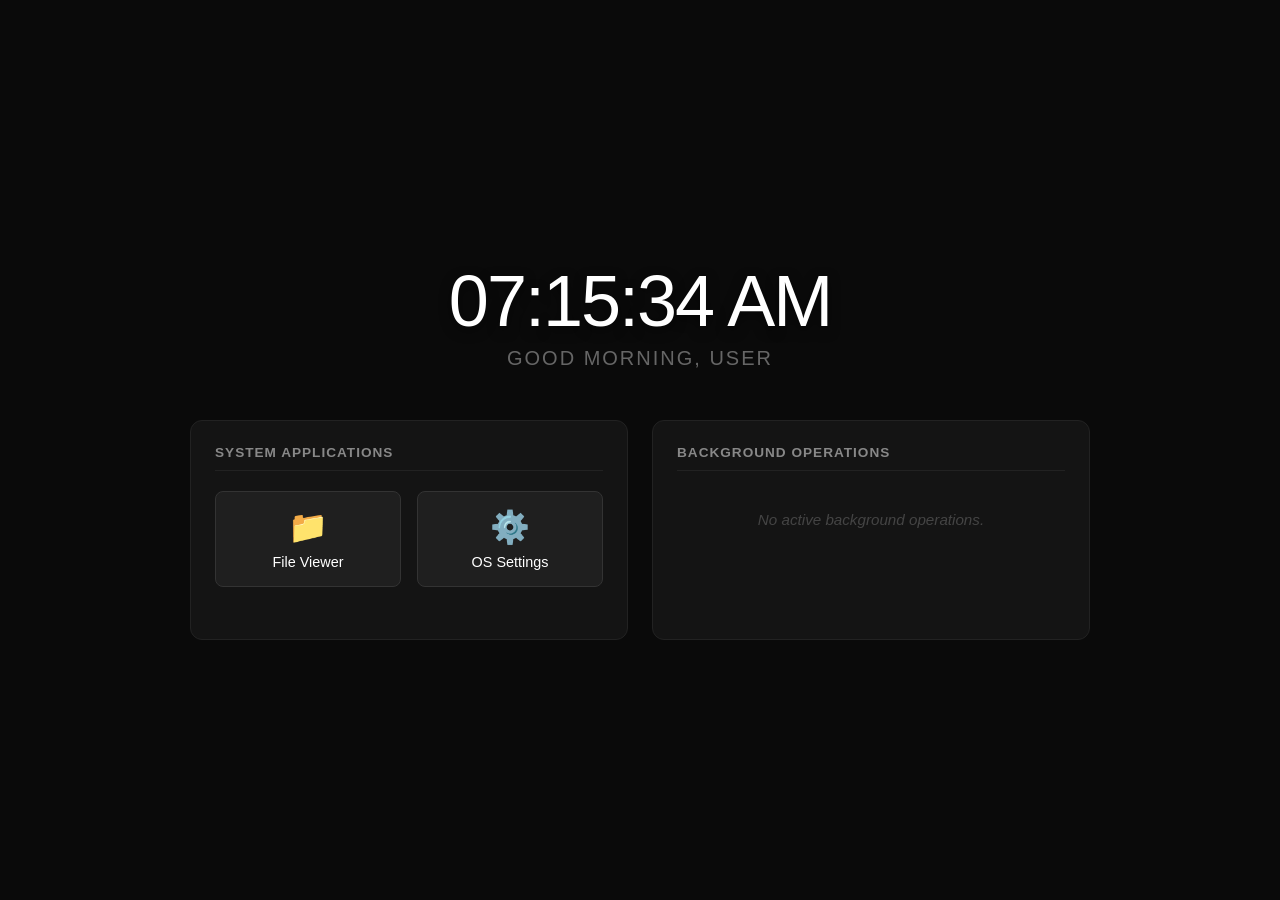
==== web-apps/homepage/index.html @ 17d9805d "Initial test commit" ====
<!DOCTYPE html>
<html lang="en">
<head>
    <meta charset="UTF-8">
    <meta name="viewport" content="width=device-width, initial-scale=1.0">
    <title>WebOS Appliance Homepage</title>
    <link rel="stylesheet" href="style.css">
    <script src="qrc:///qtwebchannel/qwebchannel.js"></script>
</head>
<body>

    <div class="homepage-container">
        <header class="hero-header">
            <h1 id="live-clock">00:00:00</h1>
            <h2 id="user-greeting">Welcome back</h2>
        </header>

        <main class="dashboard-grid">
            
            <section class="card app-launcher-section">
                <h3>System Applications</h3>
                <div class="launcher-grid">
                    <button class="app-card" onclick="launchApp('files')">
                        <span class="icon">📁</span>
                        <span class="label">File Viewer</span>
                    </button>
                    <button class="app-card" onclick="launchApp('settings')">
                        <span class="icon">⚙️</span>
                        <span class="label">OS Settings</span>
                    </button>
                </div>
            </section>

            <section class="card task-monitor-section">
                <h3>Background Operations</h3>
                <div id="no-tasks-msg" class="empty-state">No active background operations.</div>
                
                <div id="active-task-container" class="task-box hidden">
                    <div class="task-details">
                        <span id="task-title">File Copy Operation</span>
                        <span id="task-id">ID: ----</span>
                    </div>
                    <div class="progress-track">
                        <div id="task-progress-fill" class="progress-fill" style="width: 0%"></div>
                    </div>
                    <div class="task-status-row">
                        <span id="task-percentage">0% Completed</span>
                    </div>
                </div>
            </section>

        </main>
    </div>

    <script src="script.js"></script>
</body>
</html>
---- web-apps/homepage/style.css ----
* {
    box-sizing: border-box;
    margin: 0;
    padding: 0;
}

body {
    background-color: #0a0a0a;
    color: #ffffff;
    font-family: -apple-system, BlinkMacSystemFont, "Segoe UI", Roboto, Helvetica, Arial, sans-serif;
    overflow: hidden;
    height: 100vh;
}

.homepage-container {
    display: flex;
    flex-direction: column;
    align-items: center;
    justify-content: center;
    height: 100%;
    padding: 20px;
    max-width: 1200px;
    margin: 0 auto;
}

/* Hero Typography Panel */
.hero-header {
    text-align: center;
    margin-bottom: 50px;
}

#live-clock {
    font-size: 4.5rem;
    font-weight: 200;
    letter-spacing: -2px;
    color: #ffffff;
    text-shadow: 0 4px 12px rgba(0, 0, 0, 0.5);
}

#user-greeting {
    font-size: 1.25rem;
    font-weight: 400;
    color: #666666;
    margin-top: 5px;
    text-transform: uppercase;
    letter-spacing: 2px;
}

/* Layout Grid Mechanics */
.dashboard-grid {
    display: grid;
    grid-template-columns: 1fr 1fr;
    gap: 24px;
    width: 100%;
    max-width: 900px;
}

.card {
    background-color: #141414;
    border: 1px solid #222222;
    border-radius: 12px;
    padding: 24px;
    min-height: 220px;
}

.card h3 {
    font-size: 0.85rem;
    color: #888888;
    text-transform: uppercase;
    letter-spacing: 1px;
    margin-bottom: 20px;
    border-bottom: 1px solid #222222;
    padding-bottom: 10px;
}

/* App Button Component Framework */
.launcher-grid {
    display: grid;
    grid-template-columns: 1fr 1fr;
    gap: 16px;
}

.app-card {
    background-color: #1f1f1f;
    border: 1px solid #333333;
    border-radius: 8px;
    padding: 16px;
    display: flex;
    flex-direction: column;
    align-items: center;
    justify-content: center;
    cursor: pointer;
    transition: all 0.2s ease-in-out;
}

.app-card:hover {
    background-color: #262626;
    border-color: #007acc;
    transform: translateY(-2px);
}

.app-card .icon {
    font-size: 2rem;
    margin-bottom: 8px;
}

.app-card .label {
    font-size: 0.9rem;
    color: #ffffff;
    font-weight: 500;
}

/* Active Asynchronous Telemetry Monitors */
.empty-state {
    color: #444444;
    font-style: italic;
    text-align: center;
    margin-top: 40px;
    font-size: 0.95rem;
}

.task-box {
    background-color: #1f1f1f;
    border: 1px solid #2d2d2d;
    border-radius: 8px;
    padding: 16px;
    margin-top: 10px;
}

.task-details {
    display: flex;
    justify-content: space-between;
    font-size: 0.9rem;
    margin-bottom: 12px;
}

#task-title { font-weight: bold; color: #ffffff; }
#task-id { color: #888888; font-family: monospace; }

.progress-track {
    background-color: #111111;
    height: 8px;
    border-radius: 4px;
    width: 100%;
    overflow: hidden;
    margin-bottom: 10px;
}

.progress-fill {
    background-color: #007acc;
    height: 100%;
    width: 0%;
    border-radius: 4px;
    transition: width 0.3s ease-out; /* Smooth progress bar transitions */
}

.task-status-row {
    font-size: 0.8rem;
    color: #ffeb3b;
    font-weight: bold;
}

.hidden { display: none !important; }
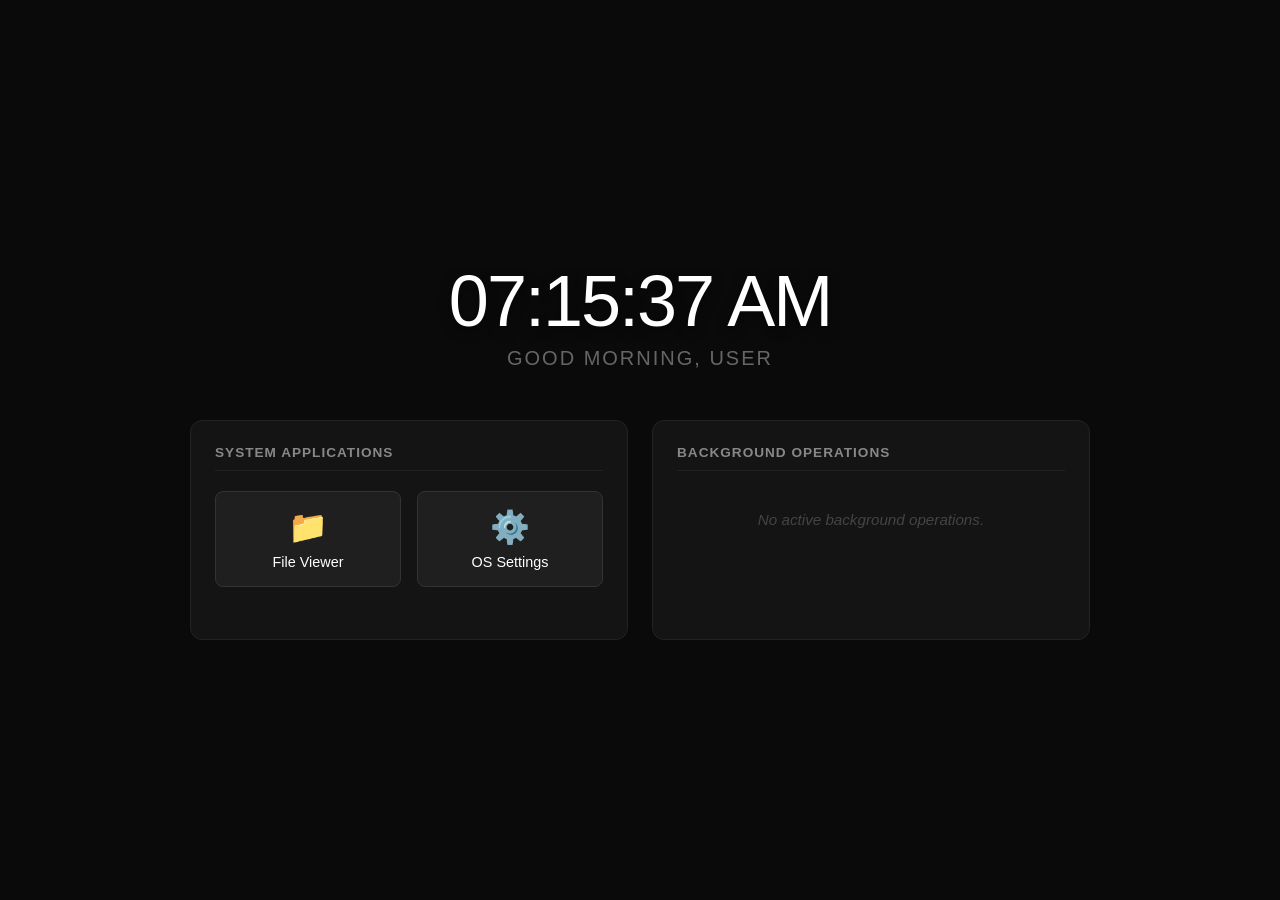
==== commit b6e07915: "Rename project to Anodyne OS and add GitHub Pages index.html" ====
--- a/web-apps/homepage/index.html
+++ b/web-apps/homepage/index.html
@@ -3,7 +3,7 @@
 <head>
     <meta charset="UTF-8">
     <meta name="viewport" content="width=device-width, initial-scale=1.0">
-    <title>WebOS Appliance Homepage</title>
+    <title>Anodyne OS Homepage</title>
     <link rel="stylesheet" href="style.css">
     <script src="qrc:///qtwebchannel/qwebchannel.js"></script>
 </head>
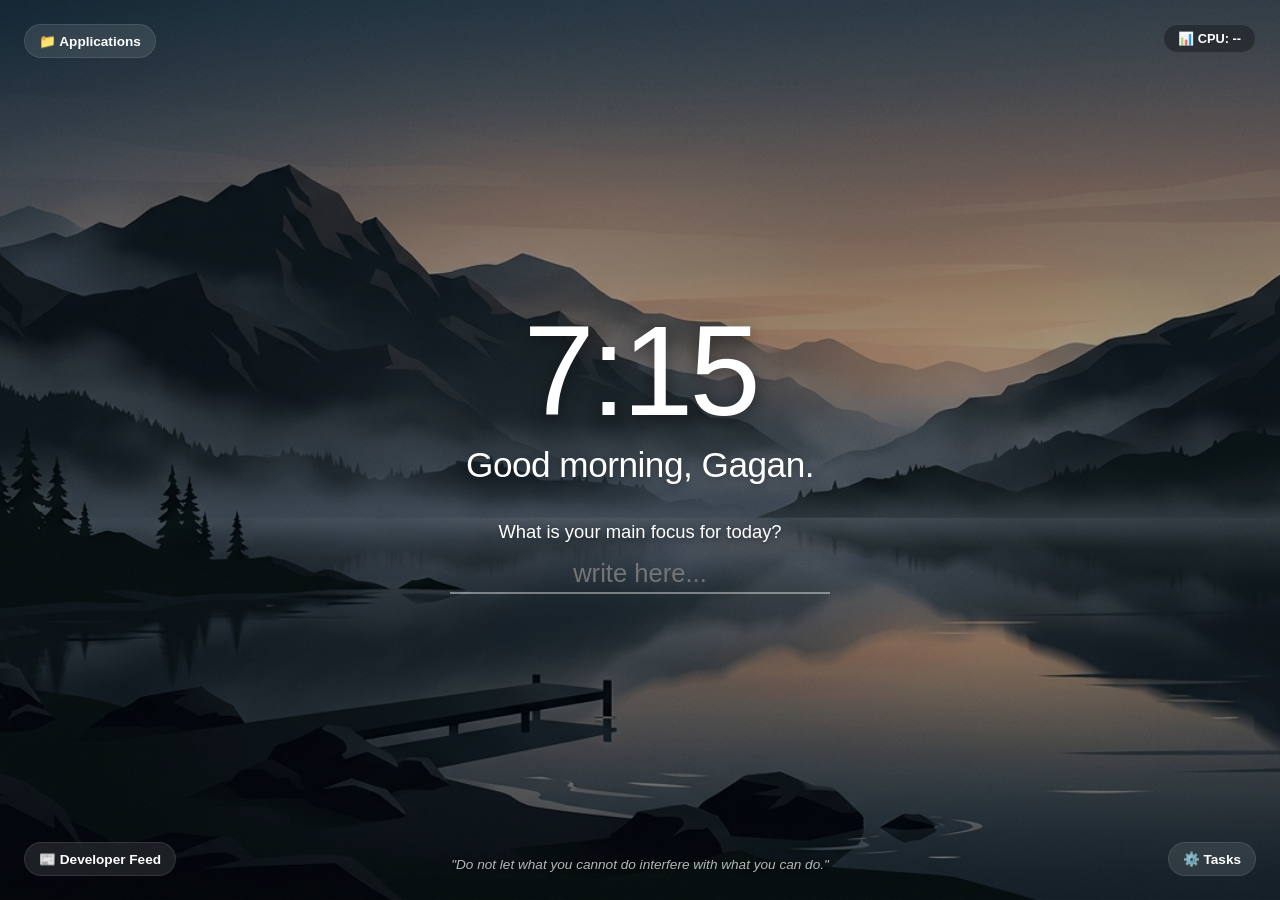
==== commit eec7a629: "feat: complete OS core synthesis with macOS bar, Gnome views, Momentum screen, and factory setup scr" ====
--- a/web-apps/homepage/index.html
+++ b/web-apps/homepage/index.html
@@ -3,41 +3,86 @@
 <head>
     <meta charset="UTF-8">
     <meta name="viewport" content="width=device-width, initial-scale=1.0">
-    <title>Anodyne OS Homepage</title>
+    <title>Dashboard</title>
     <link rel="stylesheet" href="style.css">
     <script src="qrc:///qtwebchannel/qwebchannel.js"></script>
 </head>
 <body>
+    <!-- Transparent overlay to ensure maximum contrast -->
+    <div class="momentum-overlay"></div>
 
     <div class="homepage-container">
-        <header class="hero-header">
-            <h1 id="live-clock">00:00:00</h1>
-            <h2 id="user-greeting">Welcome back</h2>
-        </header>
-
-        <main class="dashboard-grid">
-            
-            <section class="card app-launcher-section">
-                <h3>System Applications</h3>
+        <!-- Top Left: Minimal Launcher Widget -->
+        <div class="corner top-left">
+            <button class="widget-btn" onclick="toggleWidget('launcher-panel')">📁 Applications</button>
+            <div id="launcher-panel" class="translucent-panel hidden">
+                <div class="panel-header">System Apps</div>
                 <div class="launcher-grid">
                     <button class="app-card" onclick="launchApp('files')">
                         <span class="icon">📁</span>
-                        <span class="label">File Viewer</span>
+                        <span class="label">Files</span>
                     </button>
                     <button class="app-card" onclick="launchApp('settings')">
                         <span class="icon">⚙️</span>
-                        <span class="label">OS Settings</span>
+                        <span class="label">Settings</span>
                     </button>
                 </div>
-            </section>
+            </div>
+        </div>
 
-            <section class="card task-monitor-section">
-                <h3>Background Operations</h3>
+        <!-- Top Right: Minimal System Stat Widget -->
+        <div class="corner top-right">
+            <div class="system-stat-widget">
+                <span class="stat-icon">📊</span> <span id="cpu-stat">CPU: --</span>
+            </div>
+        </div>
+
+        <!-- Center: Clock, Greeting & Main Focus -->
+        <div class="center-content">
+            <h1 id="live-clock">00:00</h1>
+            <h2 id="user-greeting">Good day, Gagan.</h2>
+            
+            <div class="focus-container">
+                <p id="focus-prompt" class="focus-label">What is your main focus for today?</p>
+                <input type="text" id="focus-input" class="focus-input" placeholder="write here...">
+                
+                <div id="focus-display" class="focus-display hidden">
+                    <label class="checkbox-container">
+                        <input type="checkbox" id="focus-checkbox" onchange="toggleFocusComplete(this.checked)">
+                        <span class="checkmark"></span>
+                        <span id="focus-text" class="focus-text"></span>
+                    </label>
+                    <button class="delete-focus-btn" onclick="clearFocus()">×</button>
+                </div>
+            </div>
+        </div>
+
+        <!-- Bottom Left: RSS News Feed Widget -->
+        <div class="corner bottom-left">
+            <button class="widget-btn" onclick="toggleWidget('rss-panel')">📰 Developer Feed</button>
+            <div id="rss-panel" class="translucent-panel hidden">
+                <div class="panel-header">Anodyne OS News</div>
+                <div id="rss-items-list" class="rss-list">
+                    <!-- Populated dynamically via JS -->
+                </div>
+            </div>
+        </div>
+
+        <!-- Bottom Center: Beautiful Rotating Quote -->
+        <div class="bottom-center-quote">
+            <p id="quote-text">"Focus on being productive instead of busy."</p>
+        </div>
+
+        <!-- Bottom Right: Background Operations Monitor -->
+        <div class="corner bottom-right">
+            <button class="widget-btn" id="btn-tasks-widget" onclick="toggleWidget('task-panel')">⚙️ Tasks</button>
+            <div id="task-panel" class="translucent-panel hidden">
+                <div class="panel-header">Background Jobs</div>
                 <div id="no-tasks-msg" class="empty-state">No active background operations.</div>
                 
                 <div id="active-task-container" class="task-box hidden">
                     <div class="task-details">
-                        <span id="task-title">File Copy Operation</span>
+                        <span id="task-title">File Copy</span>
                         <span id="task-id">ID: ----</span>
                     </div>
                     <div class="progress-track">
@@ -47,9 +92,8 @@
                         <span id="task-percentage">0% Completed</span>
                     </div>
                 </div>
-            </section>
-
-        </main>
+            </div>
+        </div>
     </div>
 
     <script src="script.js"></script>
--- a/web-apps/homepage/style.css
+++ b/web-apps/homepage/style.css
@@ -5,159 +5,406 @@
 }
 
 body {
-    background-color: #0a0a0a;
+    background-image: url('momentum_bg.jpg');
+    background-size: cover;
+    background-position: center;
+    background-repeat: no-repeat;
     color: #ffffff;
     font-family: -apple-system, BlinkMacSystemFont, "Segoe UI", Roboto, Helvetica, Arial, sans-serif;
     overflow: hidden;
     height: 100vh;
+    width: 100vw;
+    position: relative;
+}
+
+/* Semi-transparent overlay to ensure contrast */
+.momentum-overlay {
+    position: absolute;
+    top: 0;
+    left: 0;
+    width: 100%;
+    height: 100%;
+    background: rgba(0, 0, 0, 0.35);
+    z-index: 1;
 }
 
 .homepage-container {
+    position: relative;
+    display: flex;
+    flex-direction: column;
+    height: 100%;
+    width: 100%;
+    z-index: 2;
+    padding: 24px;
+}
+
+/* Corner widgets layout */
+.corner {
+    position: absolute;
+    z-index: 10;
+}
+
+.top-left {
+    top: 24px;
+    left: 24px;
+}
+
+.top-right {
+    top: 24px;
+    right: 24px;
+}
+
+.bottom-left {
+    bottom: 24px;
+    left: 24px;
+}
+
+.bottom-right {
+    bottom: 24px;
+    right: 24px;
+}
+
+/* Glassmorphic Panel Styles */
+.translucent-panel {
+    background: rgba(22, 22, 22, 0.8);
+    backdrop-filter: blur(20px);
+    -webkit-backdrop-filter: blur(20px);
+    border: 1px solid rgba(255, 255, 255, 0.1);
+    border-radius: 12px;
+    padding: 16px;
+    box-shadow: 0 8px 32px rgba(0, 0, 0, 0.5);
+    margin-top: 8px;
+    min-width: 240px;
+}
+
+.bottom-left .translucent-panel,
+.bottom-right .translucent-panel {
+    margin-top: 0;
+    margin-bottom: 8px;
+    position: absolute;
+    bottom: 40px;
+}
+
+.bottom-left .translucent-panel { left: 0; }
+.bottom-right .translucent-panel { right: 0; }
+
+.panel-header {
+    font-size: 0.75rem;
+    font-weight: 700;
+    color: rgba(255, 255, 255, 0.5);
+    text-transform: uppercase;
+    letter-spacing: 0.8px;
+    border-bottom: 1px solid rgba(255, 255, 255, 0.1);
+    padding-bottom: 8px;
+    margin-bottom: 12px;
+}
+
+/* Widgets toggle buttons */
+.widget-btn {
+    background: rgba(255, 255, 255, 0.1);
+    border: 1px solid rgba(255, 255, 255, 0.1);
+    backdrop-filter: blur(10px);
+    -webkit-backdrop-filter: blur(10px);
+    color: #ffffff;
+    font-size: 0.85rem;
+    font-weight: 600;
+    padding: 8px 14px;
+    border-radius: 20px;
+    cursor: pointer;
+    transition: background-color 0.2s, border-color 0.2s;
+}
+
+.widget-btn:hover {
+    background: rgba(255, 255, 255, 0.2);
+    border-color: rgba(255, 255, 255, 0.3);
+}
+
+/* Central Content Panel */
+.center-content {
     display: flex;
     flex-direction: column;
     align-items: center;
     justify-content: center;
-    height: 100%;
-    padding: 20px;
-    max-width: 1200px;
-    margin: 0 auto;
-}
-
-/* Hero Typography Panel */
-.hero-header {
+    margin: auto;
     text-align: center;
-    margin-bottom: 50px;
+    z-index: 5;
 }
 
 #live-clock {
-    font-size: 4.5rem;
+    font-size: 8rem;
     font-weight: 200;
-    letter-spacing: -2px;
-    color: #ffffff;
-    text-shadow: 0 4px 12px rgba(0, 0, 0, 0.5);
+    letter-spacing: -4px;
+    line-height: 1;
+    color: #ffffff;
+    text-shadow: 0 4px 16px rgba(0, 0, 0, 0.4);
+    user-select: none;
 }
 
 #user-greeting {
+    font-size: 2.2rem;
+    font-weight: 500;
+    margin-top: 10px;
+    text-shadow: 0 2px 8px rgba(0, 0, 0, 0.4);
+    letter-spacing: -0.5px;
+}
+
+/* Interactive Main Focus */
+.focus-container {
+    margin-top: 36px;
+    display: flex;
+    flex-direction: column;
+    align-items: center;
+    gap: 12px;
+}
+
+.focus-label {
+    font-size: 1.15rem;
+    font-weight: 500;
+    color: #ffffff;
+    text-shadow: 0 2px 4px rgba(0, 0, 0, 0.3);
+}
+
+.focus-input {
+    background: transparent;
+    border: none;
+    border-bottom: 2px solid rgba(255, 255, 255, 0.4);
+    font-size: 1.6rem;
+    color: #ffffff;
+    text-align: center;
+    padding: 4px 8px;
+    width: 380px;
+    outline: none;
+    transition: border-bottom-color 0.2s;
+}
+
+.focus-input:focus {
+    border-bottom-color: #ffffff;
+}
+
+.focus-display {
+    display: flex;
+    align-items: center;
+    gap: 12px;
+    background: rgba(0, 0, 0, 0.3);
+    padding: 8px 16px;
+    border-radius: 8px;
+    border: 1px solid rgba(255, 255, 255, 0.1);
+}
+
+.focus-text {
     font-size: 1.25rem;
-    font-weight: 400;
-    color: #666666;
-    margin-top: 5px;
-    text-transform: uppercase;
-    letter-spacing: 2px;
-}
-
-/* Layout Grid Mechanics */
-.dashboard-grid {
-    display: grid;
-    grid-template-columns: 1fr 1fr;
-    gap: 24px;
-    width: 100%;
-    max-width: 900px;
-}
-
-.card {
-    background-color: #141414;
-    border: 1px solid #222222;
-    border-radius: 12px;
-    padding: 24px;
-    min-height: 220px;
-}
-
-.card h3 {
+    font-weight: 500;
+    color: #ffffff;
+}
+
+.checkbox-container {
+    display: flex;
+    align-items: center;
+    cursor: pointer;
+    user-select: none;
+    gap: 8px;
+}
+
+.checkbox-container input {
+    display: none;
+}
+
+.checkmark {
+    width: 20px;
+    height: 20px;
+    border: 2px solid #ffffff;
+    border-radius: 4px;
+    display: inline-block;
+    position: relative;
+}
+
+.checkbox-container input:checked ~ .checkmark {
+    background-color: #3584e4;
+    border-color: #3584e4;
+}
+
+.checkbox-container input:checked ~ .checkmark:after {
+    content: "✓";
+    position: absolute;
+    color: #ffffff;
+    font-size: 14px;
+    font-weight: bold;
+    top: -1px;
+    left: 3px;
+}
+
+.checkbox-container input:checked ~ .focus-text {
+    text-decoration: line-through;
+    opacity: 0.6;
+}
+
+.delete-focus-btn {
+    background: transparent;
+    border: none;
+    color: rgba(255, 255, 255, 0.5);
+    font-size: 1.4rem;
+    cursor: pointer;
+    transition: color 0.15s;
+    line-height: 1;
+}
+
+.delete-focus-btn:hover {
+    color: #ffffff;
+}
+
+/* Quotes */
+.bottom-center-quote {
+    position: absolute;
+    bottom: 28px;
+    left: 50%;
+    transform: translateX(-50%);
+    text-align: center;
+    width: 80%;
+    max-width: 600px;
+    z-index: 5;
+}
+
+#quote-text {
     font-size: 0.85rem;
-    color: #888888;
-    text-transform: uppercase;
-    letter-spacing: 1px;
-    margin-bottom: 20px;
-    border-bottom: 1px solid #222222;
-    padding-bottom: 10px;
-}
-
-/* App Button Component Framework */
+    font-style: italic;
+    color: rgba(255, 255, 255, 0.7);
+    text-shadow: 0 1px 4px rgba(0, 0, 0, 0.4);
+}
+
+/* System Stat Widget */
+.system-stat-widget {
+    background: rgba(0, 0, 0, 0.3);
+    border: 1px solid rgba(255, 255, 255, 0.1);
+    backdrop-filter: blur(10px);
+    padding: 6px 14px;
+    border-radius: 20px;
+    font-size: 0.8rem;
+    font-weight: 600;
+}
+
+/* Launcher Grid inside Panel */
 .launcher-grid {
     display: grid;
     grid-template-columns: 1fr 1fr;
-    gap: 16px;
+    gap: 10px;
 }
 
 .app-card {
-    background-color: #1f1f1f;
-    border: 1px solid #333333;
+    background: rgba(255, 255, 255, 0.1);
+    border: 1px solid rgba(255, 255, 255, 0.1);
     border-radius: 8px;
-    padding: 16px;
+    padding: 12px;
     display: flex;
     flex-direction: column;
     align-items: center;
     justify-content: center;
     cursor: pointer;
-    transition: all 0.2s ease-in-out;
+    transition: background-color 0.2s, border-color 0.2s;
+    min-width: 90px;
 }
 
 .app-card:hover {
-    background-color: #262626;
-    border-color: #007acc;
-    transform: translateY(-2px);
+    background: rgba(255, 255, 255, 0.2);
+    border-color: #3584e4;
 }
 
 .app-card .icon {
-    font-size: 2rem;
+    font-size: 1.5rem;
+    margin-bottom: 4px;
+}
+
+.app-card .label {
+    font-size: 0.75rem;
+    color: #ffffff;
+    font-weight: 600;
+}
+
+/* Background Jobs Box in Panel */
+.empty-state {
+    color: rgba(255, 255, 255, 0.4);
+    font-style: italic;
+    font-size: 0.8rem;
+    text-align: center;
+    padding: 12px 0;
+}
+
+.task-box {
+    background: rgba(255, 255, 255, 0.05);
+    border: 1px solid rgba(255, 255, 255, 0.1);
+    border-radius: 8px;
+    padding: 12px;
+    margin-top: 4px;
+    min-width: 200px;
+}
+
+.task-details {
+    display: flex;
+    justify-content: space-between;
+    font-size: 0.8rem;
     margin-bottom: 8px;
 }
 
-.app-card .label {
-    font-size: 0.9rem;
-    color: #ffffff;
-    font-weight: 500;
-}
-
-/* Active Asynchronous Telemetry Monitors */
-.empty-state {
-    color: #444444;
-    font-style: italic;
-    text-align: center;
-    margin-top: 40px;
-    font-size: 0.95rem;
-}
-
-.task-box {
-    background-color: #1f1f1f;
-    border: 1px solid #2d2d2d;
-    border-radius: 8px;
-    padding: 16px;
-    margin-top: 10px;
-}
-
-.task-details {
-    display: flex;
-    justify-content: space-between;
-    font-size: 0.9rem;
-    margin-bottom: 12px;
-}
-
-#task-title { font-weight: bold; color: #ffffff; }
-#task-id { color: #888888; font-family: monospace; }
+#task-title { font-weight: 600; color: #ffffff; }
+#task-id { color: rgba(255, 255, 255, 0.4); font-family: monospace; }
 
 .progress-track {
-    background-color: #111111;
-    height: 8px;
-    border-radius: 4px;
+    background: rgba(255, 255, 255, 0.1);
+    height: 6px;
+    border-radius: 3px;
     width: 100%;
     overflow: hidden;
-    margin-bottom: 10px;
+    margin-bottom: 8px;
 }
 
 .progress-fill {
-    background-color: #007acc;
+    background-color: #3584e4;
     height: 100%;
     width: 0%;
-    border-radius: 4px;
-    transition: width 0.3s ease-out; /* Smooth progress bar transitions */
+    border-radius: 3px;
+    transition: width 0.3s ease-out;
 }
 
 .task-status-row {
-    font-size: 0.8rem;
-    color: #ffeb3b;
-    font-weight: bold;
+    font-size: 0.75rem;
+    color: #f6d32d;
+    font-weight: 600;
+}
+
+/* RSS List */
+.rss-list {
+    display: flex;
+    flex-direction: column;
+    gap: 8px;
+    max-height: 200px;
+    overflow-y: auto;
+    min-width: 260px;
+}
+
+.rss-item {
+    background: rgba(255, 255, 255, 0.05);
+    border: 1px solid rgba(255, 255, 255, 0.1);
+    border-radius: 6px;
+    padding: 8px 10px;
+    cursor: pointer;
+    transition: border-color 0.2s;
+}
+
+.rss-item:hover {
+    border-color: #3584e4;
+    background: rgba(255, 255, 255, 0.1);
+}
+
+.rss-item .rss-title {
+    font-size: 0.85rem;
+    font-weight: 600;
+    color: #ffffff;
+    margin-bottom: 2px;
+}
+
+.rss-item .rss-desc {
+    font-size: 0.75rem;
+    color: rgba(255, 255, 255, 0.5);
+    line-height: 1.3;
 }
 
 .hidden { display: none !important; }
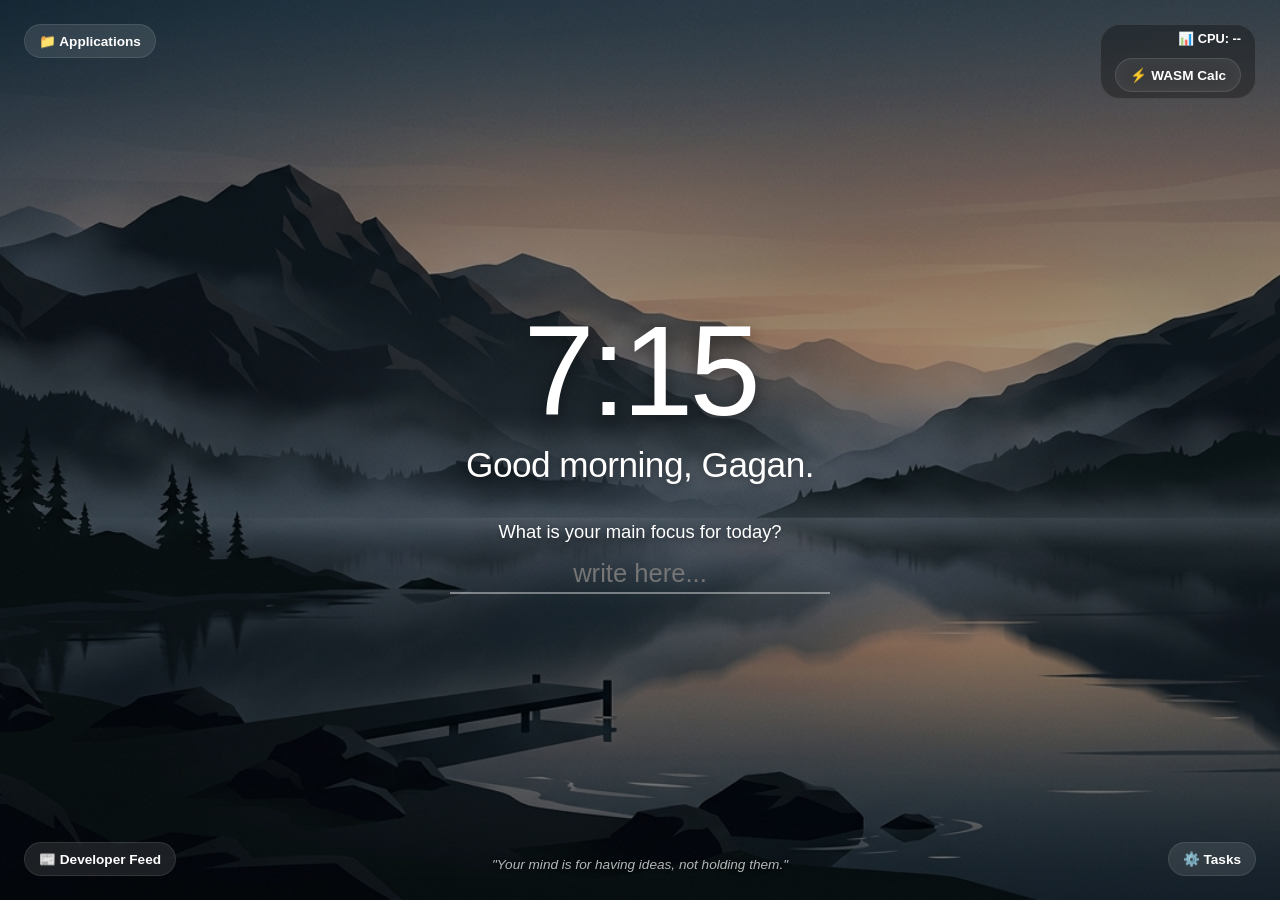
==== commit 7dffbad0: "feat: integrate custom secure url scheme handler and WebAssembly worker dashboard widget" ====
--- a/web-apps/homepage/index.html
+++ b/web-apps/homepage/index.html
@@ -30,10 +30,26 @@
             </div>
         </div>
 
-        <!-- Top Right: Minimal System Stat Widget -->
+        <!-- Top Right: Minimal System Stat Widget & WASM Calculator -->
         <div class="corner top-right">
-            <div class="system-stat-widget">
-                <span class="stat-icon">📊</span> <span id="cpu-stat">CPU: --</span>
+            <div class="system-stat-widget" style="display: flex; flex-direction: column; gap: 8px; align-items: flex-end;">
+                <div><span class="stat-icon">📊</span> <span id="cpu-stat">CPU: --</span></div>
+                <button class="widget-btn" onclick="toggleWidget('wasm-panel')" style="margin-top: 4px;">⚡ WASM Calc</button>
+            </div>
+            <div id="wasm-panel" class="translucent-panel hidden" style="margin-top: 8px; right: 0;">
+                <div class="panel-header">WASM Worker Engine</div>
+                <div class="wasm-calc-box" style="padding: 10px; display: flex; flex-direction: column; gap: 8px;">
+                    <div style="font-size: 0.85em; color: #a0a0a0; max-width: 250px; line-height: 1.4;">Compute recursive Fibonacci (CPU-intensive C code compiled to WASM running in a Web Worker).</div>
+                    <div style="display: flex; gap: 8px; align-items: center; margin-top: 4px;">
+                        <input type="number" id="wasm-input" min="1" max="45" value="40" style="background: rgba(255,255,255,0.1); border: 1px solid rgba(255,255,255,0.2); color: white; padding: 6px 8px; border-radius: 4px; width: 60px; font-family: inherit; outline: none; font-size: 14px;">
+                        <button class="widget-btn" id="wasm-calc-btn" onclick="runWasmCalculation()" style="padding: 6px 12px; margin: 0; flex: 1; text-align: center;">Calculate</button>
+                    </div>
+                    <div id="wasm-status" style="font-size: 0.9em; color: #ffcc00; margin-top: 4px;">Initializing WASM...</div>
+                    <div id="wasm-result-box" class="hidden" style="margin-top: 4px; border-top: 1px solid rgba(255,255,255,0.1); padding-top: 8px; font-size: 0.9em;">
+                        <div>Result: <span id="wasm-result" style="font-weight: bold; color: #4caf50;">--</span></div>
+                        <div style="color: #a0a0a0; font-size: 0.85em; margin-top: 2px;">Duration: <span id="wasm-duration">--</span> ms</div>
+                    </div>
+                </div>
             </div>
         </div>
 
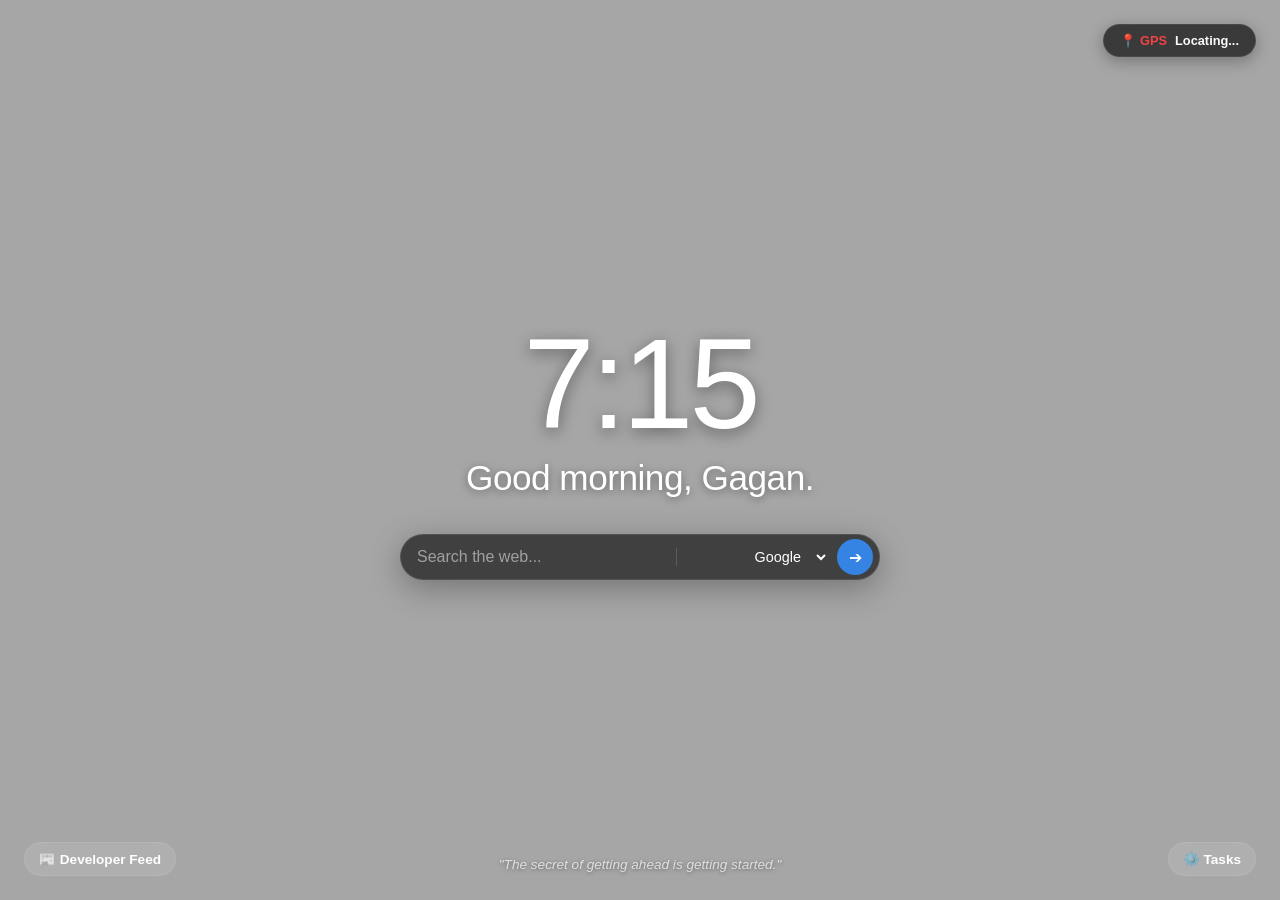
==== commit 876f8786: "feat: Sync PWA assets, add notepad, wasm_cores, implement dynamic TopBar menus, right-click tab cont" ====
--- a/web-apps/homepage/index.html
+++ b/web-apps/homepage/index.html
@@ -4,71 +4,454 @@
     <meta charset="UTF-8">
     <meta name="viewport" content="width=device-width, initial-scale=1.0">
     <title>Dashboard</title>
-    <link rel="stylesheet" href="style.css">
     <script src="qrc:///qtwebchannel/qwebchannel.js"></script>
+    <style>
+        * {
+            box-sizing: border-box;
+            margin: 0;
+            padding: 0;
+        }
+
+        body {
+            background-image: url('momentum_bg.jpg');
+            background-size: cover;
+            background-position: center;
+            background-repeat: no-repeat;
+            color: #ffffff;
+            font-family: -apple-system, BlinkMacSystemFont, "Segoe UI", Roboto, Helvetica, Arial, sans-serif;
+            overflow: hidden;
+            height: 100vh;
+            width: 100vw;
+            position: relative;
+        }
+
+        /* Semi-transparent overlay to ensure contrast */
+        .momentum-overlay {
+            position: absolute;
+            top: 0;
+            left: 0;
+            width: 100%;
+            height: 100%;
+            background: rgba(0, 0, 0, 0.35);
+            z-index: 1;
+        }
+
+        .homepage-container {
+            position: relative;
+            display: flex;
+            flex-direction: column;
+            height: 100%;
+            width: 100%;
+            z-index: 2;
+            padding: 24px;
+        }
+
+        /* Corner widgets layout */
+        .corner {
+            position: absolute;
+            z-index: 10;
+        }
+
+        .top-left {
+            top: 24px;
+            left: 24px;
+        }
+
+        .top-right {
+            top: 24px;
+            right: 24px;
+        }
+
+        .bottom-left {
+            bottom: 24px;
+            left: 24px;
+        }
+
+        .bottom-right {
+            bottom: 24px;
+            right: 24px;
+        }
+
+        /* Glassmorphic Panel Styles */
+        .translucent-panel {
+            background: rgba(22, 22, 22, 0.8);
+            backdrop-filter: blur(20px);
+            -webkit-backdrop-filter: blur(20px);
+            border: 1px solid rgba(255, 255, 255, 0.1);
+            border-radius: 12px;
+            padding: 16px;
+            box-shadow: 0 8px 32px rgba(0, 0, 0, 0.5);
+            margin-top: 8px;
+            min-width: 240px;
+        }
+
+        .bottom-left .translucent-panel,
+        .bottom-right .translucent-panel {
+            margin-top: 0;
+            margin-bottom: 8px;
+            position: absolute;
+            bottom: 40px;
+        }
+
+        .bottom-left .translucent-panel { left: 0; }
+        .bottom-right .translucent-panel { right: 0; }
+
+        .panel-header {
+            font-size: 0.75rem;
+            font-weight: 700;
+            color: rgba(255, 255, 255, 0.5);
+            text-transform: uppercase;
+            letter-spacing: 0.8px;
+            border-bottom: 1px solid rgba(255, 255, 255, 0.1);
+            padding-bottom: 8px;
+            margin-bottom: 12px;
+        }
+
+        /* Widgets toggle buttons */
+        .widget-btn {
+            background: rgba(255, 255, 255, 0.1);
+            border: 1px solid rgba(255, 255, 255, 0.1);
+            backdrop-filter: blur(10px);
+            -webkit-backdrop-filter: blur(10px);
+            color: #ffffff;
+            font-size: 0.85rem;
+            font-weight: 600;
+            padding: 8px 14px;
+            border-radius: 20px;
+            cursor: pointer;
+            transition: background-color 0.2s, border-color 0.2s;
+        }
+
+        .widget-btn:hover {
+            background: rgba(255, 255, 255, 0.2);
+            border-color: rgba(255, 255, 255, 0.3);
+        }
+
+        /* Central Content Panel */
+        .center-content {
+            display: flex;
+            flex-direction: column;
+            align-items: center;
+            justify-content: center;
+            margin: auto;
+            text-align: center;
+            z-index: 5;
+        }
+
+        #live-clock {
+            font-size: 8rem;
+            font-weight: 200;
+            letter-spacing: -4px;
+            line-height: 1;
+            color: #ffffff;
+            text-shadow: 0 4px 16px rgba(0, 0, 0, 0.4);
+            user-select: none;
+        }
+
+        #user-greeting {
+            font-size: 2.2rem;
+            font-weight: 500;
+            margin-top: 10px;
+            text-shadow: 0 2px 8px rgba(0, 0, 0, 0.4);
+            letter-spacing: -0.5px;
+        }
+
+        /* Search bar and dropdown engine */
+        .search-container {
+            margin-top: 36px;
+            display: flex;
+            flex-direction: column;
+            align-items: center;
+            width: 100%;
+        }
+
+        .search-box {
+            display: flex;
+            align-items: center;
+            width: 480px;
+            background: rgba(22, 22, 22, 0.7);
+            backdrop-filter: blur(20px);
+            -webkit-backdrop-filter: blur(20px);
+            border: 1px solid rgba(255, 255, 255, 0.1);
+            border-radius: 24px;
+            padding: 4px 6px 4px 16px;
+            box-shadow: 0 8px 32px rgba(0, 0, 0, 0.3);
+        }
+
+        .search-box input[type="text"] {
+            flex: 65;
+            width: 65%;
+            background: transparent;
+            border: none;
+            outline: none;
+            color: #ffffff;
+            font-size: 1rem;
+            padding: 8px 0;
+        }
+
+        .search-box input[type="text"]::placeholder {
+            color: rgba(255, 255, 255, 0.5);
+        }
+
+        .search-box select {
+            flex: 35;
+            width: 35%;
+            background: transparent;
+            border: none;
+            outline: none;
+            color: #ffffff;
+            font-size: 0.9rem;
+            cursor: pointer;
+            text-align: right;
+            padding-right: 12px;
+            border-left: 1px solid rgba(255, 255, 255, 0.15);
+            background-color: transparent;
+        }
+
+        .search-box select option {
+            background-color: #161622;
+            color: #ffffff;
+        }
+
+        .search-go-btn {
+            background: #3584e4;
+            border: none;
+            outline: none;
+            color: #ffffff;
+            font-size: 1rem;
+            width: 36px;
+            height: 36px;
+            border-radius: 50%;
+            cursor: pointer;
+            display: flex;
+            align-items: center;
+            justify-content: center;
+            transition: background 0.2s, transform 0.1s;
+            margin-left: 8px;
+        }
+
+        .search-go-btn:hover {
+            background: #4a90e2;
+            transform: scale(1.05);
+        }
+
+        .search-go-btn:active {
+            transform: scale(0.95);
+        }
+
+        /* Quotes */
+        .bottom-center-quote {
+            position: absolute;
+            bottom: 28px;
+            left: 50%;
+            transform: translateX(-50%);
+            text-align: center;
+            width: 80%;
+            max-width: 600px;
+            z-index: 5;
+        }
+
+        #quote-text {
+            font-size: 0.85rem;
+            font-style: italic;
+            color: rgba(255, 255, 255, 0.7);
+            text-shadow: 0 1px 4px rgba(0, 0, 0, 0.4);
+        }
+
+        /* System Stat Widget */
+        .system-stat-widget {
+            background: rgba(0, 0, 0, 0.3);
+            border: 1px solid rgba(255, 255, 255, 0.1);
+            backdrop-filter: blur(10px);
+            padding: 6px 14px;
+            border-radius: 20px;
+            font-size: 0.8rem;
+            font-weight: 600;
+        }
+
+        /* Launcher Grid inside Panel */
+        .launcher-grid {
+            display: grid;
+            grid-template-columns: 1fr 1fr;
+            gap: 10px;
+        }
+
+        .app-card {
+            background: rgba(255, 255, 255, 0.1);
+            border: 1px solid rgba(255, 255, 255, 0.1);
+            border-radius: 8px;
+            padding: 12px;
+            display: flex;
+            flex-direction: column;
+            align-items: center;
+            justify-content: center;
+            cursor: pointer;
+            transition: background-color 0.2s, border-color 0.2s;
+            min-width: 90px;
+        }
+
+        .app-card:hover {
+            background: rgba(255, 255, 255, 0.2);
+            border-color: #3584e4;
+        }
+
+        .app-card .icon {
+            font-size: 1.5rem;
+            margin-bottom: 4px;
+        }
+
+        .app-card .label {
+            font-size: 0.75rem;
+            color: #ffffff;
+            font-weight: 600;
+        }
+
+        /* Background Jobs Box in Panel */
+        .empty-state {
+            color: rgba(255, 255, 255, 0.4);
+            font-style: italic;
+            font-size: 0.8rem;
+            text-align: center;
+            padding: 12px 0;
+        }
+
+        .task-box {
+            background: rgba(255, 255, 255, 0.05);
+            border: 1px solid rgba(255, 255, 255, 0.1);
+            border-radius: 8px;
+            padding: 12px;
+            margin-top: 4px;
+            min-width: 200px;
+        }
+
+        .task-details {
+            display: flex;
+            justify-content: space-between;
+            font-size: 0.8rem;
+            margin-bottom: 8px;
+        }
+
+        #task-title { font-weight: 600; color: #ffffff; }
+        #task-id { color: rgba(255, 255, 255, 0.4); font-family: monospace; }
+
+        .progress-track {
+            background: rgba(255, 255, 255, 0.1);
+            height: 6px;
+            border-radius: 3px;
+            width: 100%;
+            overflow: hidden;
+            margin-bottom: 8px;
+        }
+
+        .progress-fill {
+            background-color: #3584e4;
+            height: 100%;
+            width: 0%;
+            border-radius: 3px;
+            transition: width 0.3s ease-out;
+        }
+
+        .task-status-row {
+            font-size: 0.75rem;
+            color: #f6d32d;
+            font-weight: 600;
+        }
+
+        /* RSS List */
+        .rss-list {
+            display: flex;
+            flex-direction: column;
+            gap: 8px;
+            max-height: 200px;
+            overflow-y: auto;
+            min-width: 260px;
+        }
+
+        .rss-item {
+            background: rgba(255, 255, 255, 0.05);
+            border: 1px solid rgba(255, 255, 255, 0.1);
+            border-radius: 6px;
+            padding: 8px 10px;
+            cursor: pointer;
+            transition: border-color 0.2s;
+        }
+
+        .rss-item:hover {
+            border-color: #3584e4;
+            background: rgba(255, 255, 255, 0.1);
+        }
+
+        .rss-item .rss-title {
+            font-size: 0.85rem;
+            font-weight: 600;
+            color: #ffffff;
+            margin-bottom: 2px;
+        }
+
+        .rss-item .rss-desc {
+            font-size: 0.75rem;
+            color: rgba(255, 255, 255, 0.5);
+            line-height: 1.3;
+        }
+
+        /* GPS Location Widget styling */
+        .gps-location {
+            background: rgba(22, 22, 22, 0.75);
+            backdrop-filter: blur(16px);
+            -webkit-backdrop-filter: blur(16px);
+            border: 1px solid rgba(255, 255, 255, 0.08);
+            border-radius: 20px;
+            padding: 8px 16px;
+            display: flex;
+            align-items: center;
+            gap: 8px;
+            box-shadow: 0 4px 16px rgba(0, 0, 0, 0.3);
+            font-size: 0.8rem;
+            font-weight: 600;
+            color: #f8fafc;
+        }
+
+        .gps-logo {
+            color: #ef4444;
+            font-weight: bold;
+            display: flex;
+            align-items: center;
+            gap: 4px;
+        }
+
+        .hidden { display: none !important; }
+    </style>
 </head>
 <body>
-    <!-- Transparent overlay to ensure maximum contrast -->
     <div class="momentum-overlay"></div>
 
     <div class="homepage-container">
         <!-- Top Left: Minimal Launcher Widget -->
-        <div class="corner top-left">
-            <button class="widget-btn" onclick="toggleWidget('launcher-panel')">📁 Applications</button>
-            <div id="launcher-panel" class="translucent-panel hidden">
-                <div class="panel-header">System Apps</div>
-                <div class="launcher-grid">
-                    <button class="app-card" onclick="launchApp('files')">
-                        <span class="icon">📁</span>
-                        <span class="label">Files</span>
-                    </button>
-                    <button class="app-card" onclick="launchApp('settings')">
-                        <span class="icon">⚙️</span>
-                        <span class="label">Settings</span>
-                    </button>
-                </div>
+        <div class="corner top-left"></div>
+
+        <!-- Top Right: GPS Location Widget -->
+        <div class="corner top-right">
+            <div id="gps-location-container" class="gps-location">
+                <span class="gps-logo">📍 GPS</span>
+                <span id="gps-place-text">Locating...</span>
             </div>
         </div>
 
-        <!-- Top Right: Minimal System Stat Widget & WASM Calculator -->
-        <div class="corner top-right">
-            <div class="system-stat-widget" style="display: flex; flex-direction: column; gap: 8px; align-items: flex-end;">
-                <div><span class="stat-icon">📊</span> <span id="cpu-stat">CPU: --</span></div>
-                <button class="widget-btn" onclick="toggleWidget('wasm-panel')" style="margin-top: 4px;">⚡ WASM Calc</button>
-            </div>
-            <div id="wasm-panel" class="translucent-panel hidden" style="margin-top: 8px; right: 0;">
-                <div class="panel-header">WASM Worker Engine</div>
-                <div class="wasm-calc-box" style="padding: 10px; display: flex; flex-direction: column; gap: 8px;">
-                    <div style="font-size: 0.85em; color: #a0a0a0; max-width: 250px; line-height: 1.4;">Compute recursive Fibonacci (CPU-intensive C code compiled to WASM running in a Web Worker).</div>
-                    <div style="display: flex; gap: 8px; align-items: center; margin-top: 4px;">
-                        <input type="number" id="wasm-input" min="1" max="45" value="40" style="background: rgba(255,255,255,0.1); border: 1px solid rgba(255,255,255,0.2); color: white; padding: 6px 8px; border-radius: 4px; width: 60px; font-family: inherit; outline: none; font-size: 14px;">
-                        <button class="widget-btn" id="wasm-calc-btn" onclick="runWasmCalculation()" style="padding: 6px 12px; margin: 0; flex: 1; text-align: center;">Calculate</button>
-                    </div>
-                    <div id="wasm-status" style="font-size: 0.9em; color: #ffcc00; margin-top: 4px;">Initializing WASM...</div>
-                    <div id="wasm-result-box" class="hidden" style="margin-top: 4px; border-top: 1px solid rgba(255,255,255,0.1); padding-top: 8px; font-size: 0.9em;">
-                        <div>Result: <span id="wasm-result" style="font-weight: bold; color: #4caf50;">--</span></div>
-                        <div style="color: #a0a0a0; font-size: 0.85em; margin-top: 2px;">Duration: <span id="wasm-duration">--</span> ms</div>
-                    </div>
-                </div>
-            </div>
-        </div>
-
-        <!-- Center: Clock, Greeting & Main Focus -->
+        <!-- Center: Clock, Greeting & Main Search Bar -->
         <div class="center-content">
             <h1 id="live-clock">00:00</h1>
             <h2 id="user-greeting">Good day, Gagan.</h2>
             
-            <div class="focus-container">
-                <p id="focus-prompt" class="focus-label">What is your main focus for today?</p>
-                <input type="text" id="focus-input" class="focus-input" placeholder="write here...">
-                
-                <div id="focus-display" class="focus-display hidden">
-                    <label class="checkbox-container">
-                        <input type="checkbox" id="focus-checkbox" onchange="toggleFocusComplete(this.checked)">
-                        <span class="checkmark"></span>
-                        <span id="focus-text" class="focus-text"></span>
-                    </label>
-                    <button class="delete-focus-btn" onclick="clearFocus()">×</button>
+            <div class="search-container">
+                <div class="search-box">
+                    <input type="text" id="dashboard-search-input" placeholder="Search the web...">
+                    <select id="search-engine-select">
+                        <option value="google">Google</option>
+                        <option value="bing">Bing</option>
+                        <option value="duckduckgo">DuckDuckGo</option>
+                        <option value="wikipedia">Wikipedia</option>
+                    </select>
+                    <button class="search-go-btn" onclick="triggerWebSearch()">➔</button>
                 </div>
             </div>
         </div>
@@ -112,6 +495,277 @@
         </div>
     </div>
 
-    <script src="script.js"></script>
+    <script>
+        (function() {
+            var messagePort = null;
+            var pendingRequests = [];
+            var callbackMap = {};
+
+            window.addEventListener('message', function(e) {
+                if (e.data === 'init-ipc' && e.ports && e.ports.length > 0) {
+                    messagePort = e.ports[0];
+                    messagePort.onmessage = function(event) {
+                        // Secure WebMessagePort messages (if we post messages back via port)
+                    };
+                    
+                    while (pendingRequests.length > 0) {
+                        var req = pendingRequests.shift();
+                        messagePort.postMessage(JSON.stringify(req));
+                    }
+                }
+            });
+
+            window.addEventListener('anodyneIpcResponse', function(e) {
+                var detail = e.detail;
+                if (detail && callbackMap[detail.id]) {
+                    callbackMap[detail.id](detail.result);
+                    delete callbackMap[detail.id];
+                }
+            });
+
+            window.anodyneIPC = {
+                send: function(action) {
+                    var args = Array.prototype.slice.call(arguments, 1);
+                    if (window.sysContext) {
+                        if (typeof window.sysContext[action] === 'function') {
+                            var res = window.sysContext[action].apply(window.sysContext, args);
+                            return Promise.resolve(res);
+                        } else if (action === "logWebEvent") {
+                            window.sysContext.logWebEvent(args[0]);
+                            return Promise.resolve("success");
+                        } else if (action === "executeSystemCommand") {
+                            window.sysContext.executeSystemCommand(args[0]);
+                            return Promise.resolve("success");
+                        } else if (action === "jobControl") {
+                            window.sysContext.jobControl(args[0], args[1]);
+                            return Promise.resolve("success");
+                        } else if (action === "launchAppTab") {
+                            window.sysContext.launchOrSwitchApp(args[0], args[1], args[2]);
+                            return Promise.resolve("success");
+                        } else if (action === "getGpsLocation") {
+                            return Promise.resolve("Lubuntu Host (Local)");
+                        } else if (action === "getAccessPin") {
+                            return Promise.resolve("8888");
+                        } else if (action === "registerDynamicPwa" || action === "registerDynamicExtension" || action === "unregisterDynamicPwa" || action === "unregisterDynamicExtension" || action === "getDynamicPwasJson" || action === "getDynamicExtensionsJson") {
+                            return Promise.resolve("[]");
+                        }
+                    }
+                    var id = 'msg_' + Math.random().toString(36).substr(2, 9);
+                    return new Promise(function(resolve) {
+                        callbackMap[id] = resolve;
+                        var req = { id: id, action: action, args: args };
+                        if (messagePort) {
+                            messagePort.postMessage(JSON.stringify(req));
+                        } else {
+                            pendingRequests.push(req);
+                        }
+                    });
+                }
+            };
+        })();
+
+        document.addEventListener("DOMContentLoaded", function() {
+            initializeWallpaper();
+            initializeClock();
+            initializeAnodyneIPCBridge();
+            initializeQuote();
+            renderRssFeed();
+
+            // Bind Enter key on search input
+            const queryInput = document.getElementById("dashboard-search-input");
+            if (queryInput) {
+                queryInput.addEventListener("keydown", function(event) {
+                    if (event.key === "Enter") {
+                        triggerWebSearch();
+                    }
+                });
+            }
+        });
+
+        // 1. Wallpaper cycling engine (day-to-day)
+        function initializeWallpaper() {
+            const wallpapers = [
+                "https://images.unsplash.com/photo-1506318137071-a8e063b4bec0?auto=format&fit=crop&w=1920&q=80",
+                "https://images.unsplash.com/photo-1475274047050-1d0c0975c63e?auto=format&fit=crop&w=1920&q=80",
+                "https://images.unsplash.com/photo-1518531933037-91b2f5f229cc?auto=format&fit=crop&w=1920&q=80",
+                "https://images.unsplash.com/photo-1507525428034-b723cf961d3e?auto=format&fit=crop&w=1920&q=80",
+                "https://images.unsplash.com/photo-1502082553048-f009c37129b9?auto=format&fit=crop&w=1920&q=80",
+                "https://images.unsplash.com/photo-1497436072909-60f360e1d4b1?auto=format&fit=crop&w=1920&q=80",
+                "https://images.unsplash.com/photo-1501785888041-af3ef285b470?auto=format&fit=crop&w=1920&q=80"
+            ];
+
+            const gradients = [
+                "linear-gradient(135deg, #09090e 0%, #131324 100%)",
+                "linear-gradient(135deg, #020617 0%, #0f172a 100%)",
+                "linear-gradient(135deg, #050510 0%, #1e1b4b 100%)",
+                "linear-gradient(135deg, #090509 0%, #2e1065 100%)",
+                "linear-gradient(135deg, #022c22 0%, #064e3b 100%)",
+                "linear-gradient(135deg, #0f172a 0%, #1e293b 100%)",
+                "linear-gradient(135deg, #18000a 0%, #3b0764 100%)"
+            ];
+
+            const dayOfMonth = new Date().getDate();
+            const wpIndex = dayOfMonth % wallpapers.length;
+
+            if (navigator.onLine) {
+                document.body.style.backgroundImage = `url('${wallpapers[wpIndex]}')`;
+            } else {
+                document.body.style.backgroundImage = gradients[wpIndex];
+            }
+        }
+
+        // 2. Live Clock & Greeting
+        function initializeClock() {
+            const clockElement = document.getElementById("live-clock");
+            const greetingElement = document.getElementById("user-greeting");
+
+            function updateTime() {
+                const now = new Date();
+                let hours = now.getHours();
+                let minutes = now.getMinutes();
+                if (minutes < 10) minutes = "0" + minutes;
+                
+                clockElement.textContent = hours + ":" + minutes;
+                
+                if (hours < 12) greetingElement.textContent = "Good morning, Gagan.";
+                else if (hours < 17) greetingElement.textContent = "Good afternoon, Gagan.";
+                else greetingElement.textContent = "Good evening, Gagan.";
+            }
+            
+            updateTime();
+            setInterval(updateTime, 1000);
+        }
+
+        // 3. Web search trigger engine
+        function triggerWebSearch() {
+            const queryInput = document.getElementById("dashboard-search-input");
+            const engineSelect = document.getElementById("search-engine-select");
+            const query = queryInput.value.trim();
+            if (!query) return;
+
+            const engine = engineSelect.value;
+            let url = "";
+            if (engine === "google") {
+                url = "https://www.google.com/search?q=" + encodeURIComponent(query);
+            } else if (engine === "bing") {
+                url = "https://www.bing.com/search?q=" + encodeURIComponent(query);
+            } else if (engine === "duckduckgo") {
+                url = "https://duckduckgo.com/?q=" + encodeURIComponent(query);
+            } else if (engine === "wikipedia") {
+                url = "https://en.wikipedia.org/wiki/Special:Search?search=" + encodeURIComponent(query);
+            }
+
+            window.anodyneIPC.send("launchAppTab", "web_browser_" + Date.now(), url, "Search: " + query);
+            queryInput.value = "";
+        }
+
+        // 4. Rotating Quotes
+        function initializeQuote() {
+            const quotes = [
+                "\"Focus on being productive instead of busy.\"",
+                "\"One way to keep momentum going is to have constantly greater goals.\"",
+                "\"The secret of getting ahead is getting started.\"",
+                "\"Your mind is for having ideas, not holding them.\"",
+                "\"Simplicity is the ultimate sophistication.\"",
+                "\"Do not let what you cannot do interfere with what you can do.\""
+            ];
+            const randomQuote = quotes[Math.floor(Math.random() * quotes.length)];
+            document.getElementById("quote-text").textContent = randomQuote;
+        }
+
+        // 5. Panel Widgets Controls
+        function toggleWidget(id) {
+            const target = document.getElementById(id);
+            const allPanels = document.querySelectorAll(".translucent-panel");
+            const isHidden = target.classList.contains("hidden");
+            
+            allPanels.forEach(panel => panel.classList.add("hidden"));
+            if (isHidden) {
+                target.classList.remove("hidden");
+            }
+        }
+
+        // 6. Host IPC Bridge Link
+        function initializeAnodyneIPCBridge() {
+            if (typeof qt !== 'undefined' && qt.webChannelTransport) {
+                new QWebChannel(qt.webChannelTransport, function(channel) {
+                    window.sysContext = channel.objects.sysContext;
+                    setupBridgeCallbacks();
+                });
+            } else {
+                setupBridgeCallbacks();
+            }
+        }
+
+        function setupBridgeCallbacks() {
+            window.anodyneIPC.send("logWebEvent", "Dashboard UI successfully integrated with WebMessagePort IPC.");
+            
+            window.onNativeJobProgressChanged = function(jobId, progress) {
+                updateVisualTaskBar(jobId, progress);
+            };
+            window.onNativeJobFinished = function(jobId, success, message) {
+                completeVisualTaskBar(jobId, message);
+            };
+
+            window.anodyneIPC.send("getGpsLocation").then(function(loc) {
+                if (loc) {
+                    window.updateDashboardGpsLocation(loc);
+                }
+            });
+        }
+
+        window.updateDashboardGpsLocation = function(placeString) {
+            const el = document.getElementById("gps-place-text");
+            if (el) el.textContent = placeString;
+        };
+
+        // Telemetry visual updates
+        function updateVisualTaskBar(jobId, progress) {
+            document.getElementById("task-panel").classList.remove("hidden");
+            document.getElementById("no-tasks-msg").classList.add("hidden");
+            
+            const container = document.getElementById("active-task-container");
+            container.classList.remove("hidden");
+
+            document.getElementById("task-id").textContent = "ID: " + jobId;
+            document.getElementById("task-percentage").textContent = progress + "% Processing...";
+            document.getElementById("task-progress-fill").style.width = progress + "%";
+        }
+
+        function completeVisualTaskBar(jobId, statusMessage) {
+            document.getElementById("task-percentage").textContent = "✓ Finished successfully.";
+            document.getElementById("task-progress-fill").style.width = "100%";
+            document.getElementById("task-progress-fill").style.backgroundColor = "#4caf50";
+
+            setTimeout(function() {
+                document.getElementById("active-task-container").classList.add("hidden");
+                document.getElementById("no-tasks-msg").classList.remove("hidden");
+                
+                document.getElementById("task-progress-fill").style.width = "0%";
+                document.getElementById("task-progress-fill").style.backgroundColor = "#3584e4";
+            }, 3000);
+        }
+
+        // Mock RSS data
+        const mockRssData = [
+            { title: "Anodyne OS Stable Synthesized", desc: "Our secure, web-first immutable appliance OS is now live with SysV init, zRAM compressed swap, and dm-verity verification hooks." },
+            { title: "Gnome Style Preferences Added", desc: "Unified control panel and File Viewer structured cleanly into sidebar layouts matching Gnome desktop configurations." },
+            { title: "TPM LUKS Encryption Configured", desc: "Headless installation auto partition mappings successfully binding writable user spaces to Trusted Platform Modules." }
+        ];
+
+        function renderRssFeed() {
+            const list = document.getElementById("rss-items-list");
+            list.innerHTML = "";
+            mockRssData.forEach(item => {
+                const div = document.createElement("div");
+                div.className = "rss-item";
+                div.innerHTML = `
+                    <div class="rss-title">${item.title}</div>
+                    <div class="rss-desc">${item.desc}</div>
+                `;
+                list.appendChild(div);
+            });
+        }
+    </script>
 </body>
 </html>
